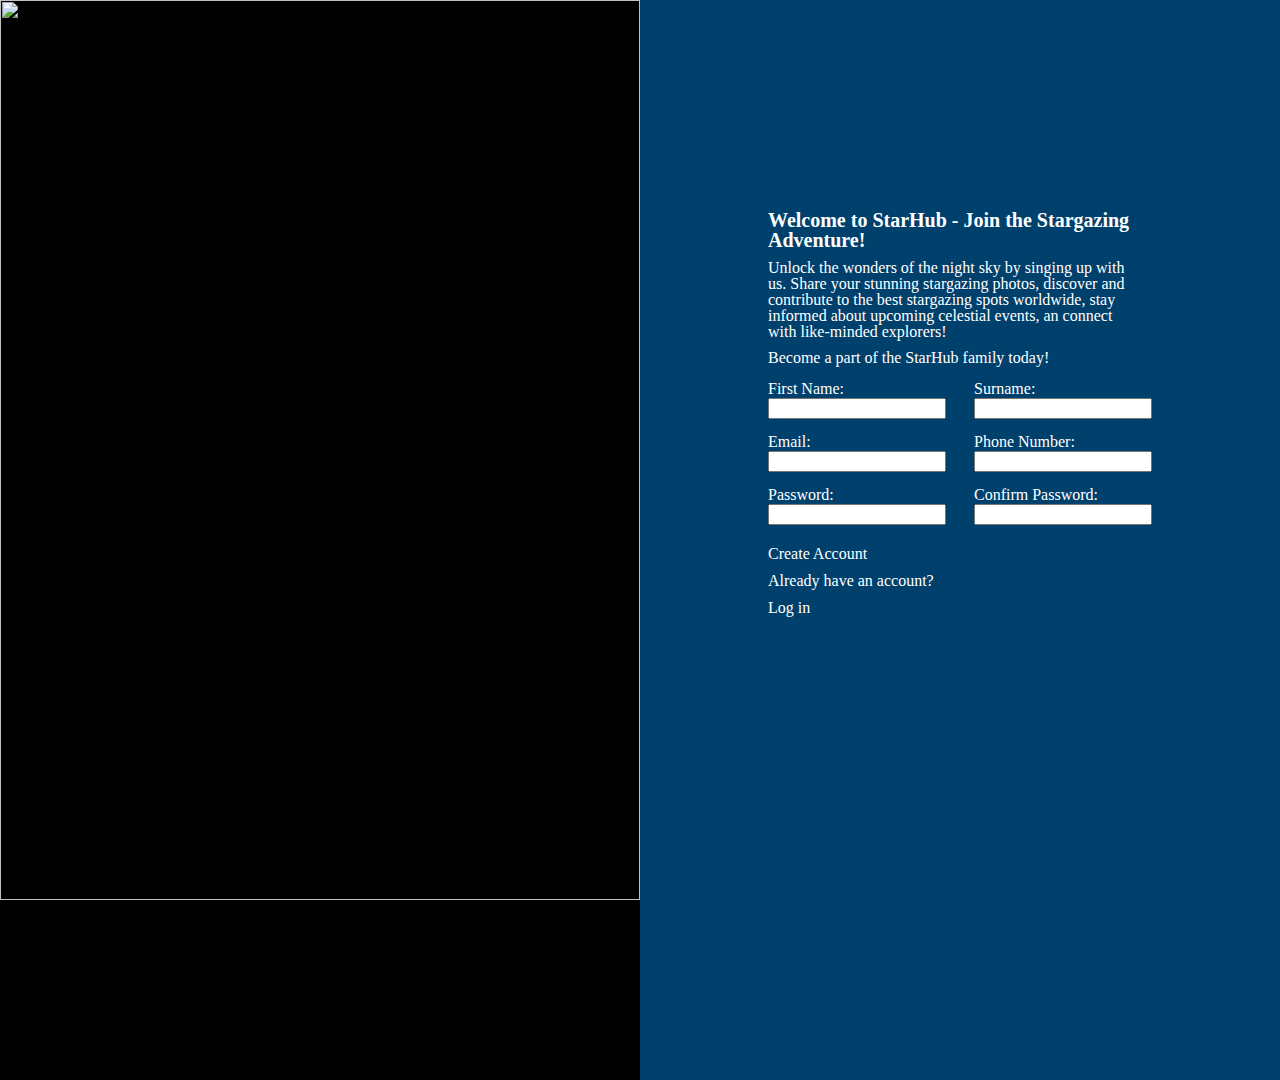
==== index.html @ 360ce5ff "feat: Design responsive layout for site" ====
<!DOCTYPE html>
<html lang="en">
<head>
    <meta charset="UTF-8">
    <meta name="viewport" content="width=device-width, initial-scale=1.0">
    <title>Sign Up Form</title>
    <link rel="stylesheet" href="styles.css">
</head>
<body>
    <div class="imageBanner">
        <img src="images/banner.jpg" id="image"width="850px">
    </div>
    <div class="mainContent">
        <div class="mainHeader">
            <h1>Welcome to StarHub - Join the Stargazing Adventure!</h1>
            <p>Unlock the wonders of the night sky by singing up with us. Share your stunning stargazing photos, discover and contribute to the best stargazing spots worldwide, stay informed about upcoming celestial events, an connect with like-minded explorers!</p>
            <h2>Become a part of the StarHub family today!</h2>
        </div>
        <div class="signUp">
            <form action="#" method="post">
                <div class="form-row">
                    <div class="row">
                        <div class="inputGroup">
                            <label for="firstName">First Name:</label>
                            <input type="text" id="firstName" name="firstName" required>
                            </div>
                        <div class="inputGroup">
                            <label for="surname">Surname:</label>
                            <input type="text" id="surname" name="surname" required>
                        </div>
                    </div>
                </div>
                <div class="form-row">
                    <div class="row">
                        <div class="inputGroup">
                            <label for="email">Email:</label>
                            <input type="email" id="email" name="email" required>
                        </div>
                        <div class="inputGroup">
                            <label for="phoneNumber">Phone Number:</label>
                            <input type="tel" id="phoneNumber" name="phoneNumber" required>
                        </div>
                    </div>
                </div>
                <div class="form-row">
                    <div class="row">
                        <div class="inputGroup">
                            <label for="password">Password:</label>
                            <input type="password" id="password" name="password" required>
                        </div>
                        <div class="inputGroup">
                            <label for="confirmPassword">Confirm Password:</label>
                            <input type="password" id="confirmPassword" name="confirmPassword" required>
                        </div>
                    </div>
                </div>
        
            
            </form>
        </div>

        <div class="mainFooter">
            <button type="submit">Create Account</button>
            <p>Already have an account?</p>
            <button type="button">Log in</button>

        </div>
    </div>
</body>
</html>
---- styles.css ----
/* http://meyerweb.com/eric/tools/css/reset/ 
   v2.0 | 20110126
   License: none (public domain)
*/
/* CSS Reset */
html, body, div, span, applet, object, iframe,
h1, h2, h3, h4, h5, h6, p, blockquote, pre,
a, abbr, acronym, address, big, cite, code,
del, dfn, em, img, ins, kbd, q, s, samp,
small, strike, strong, sub, sup, tt, var,
b, u, i, center,
dl, dt, dd, ol, ul, li,
fieldset, form, label, legend,
table, caption, tbody, tfoot, thead, tr, th, td,
article, aside, canvas, details, embed, 
figure, figcaption, footer, header, hgroup, 
menu, nav, output, ruby, section, summary,
time, mark, audio, video {
	margin: 0;
	padding: 0;
	border: 0;
	font-size: 100%;
	font: inherit;
	vertical-align: baseline;
}
/* HTML5 display-role reset for older browsers */
article, aside, details, figcaption, figure, 
footer, header, hgroup, menu, nav, section {
	display: block;
}
body {
	line-height: 1;
}
ol, ul {
	list-style: none;
}
blockquote, q {
	quotes: none;
}
blockquote:before, blockquote:after,
q:before, q:after {
	content: '';
	content: none;
}
table {
	border-collapse: collapse;
	border-spacing: 0;
}

/* Button Reset for IOS */

button {
    margin: 0;
    padding: 0;
    border: none;
    outline: none;
    font-family: inherit;
    font-size: 100%;
    vertical-align: baseline;
    background: transparent;
    text-decoration: none;
    cursor: pointer;
    box-sizing: border-box;
  }

/* CSS Reset End */

/* Page Styling  */

/* Default Styles for all page sizes */
body {
    font-size: 16px;
    min-height: 100vh;
    height: 100%;
    color: white;
}

html {
    height: 100%;
}

img {
    object-fit: cover;
}

.mainHeader > h1, p, h2 {
    margin: 10px;
    margin-left: 0;
}
.mainHeader > h1 {
    font-weight: bold;
    font-size: 20px;
}

.mainFooter {
    margin: 10px;
}

.mainFooter > p {
    margin-left: 0;
    
}

.signUp {
    flex: 0;
}

button {
    color: white;
}

/* Styling for mobile */

@media only screen and (min-width: 375px) {
    body {
        
        display: flex;
        flex-direction: column;
        background-color: black;
        
        /* height: 100%; */
    }

    #image {
        width: 100%;
        height: auto;
        background-size: cover;
        transform: scale(1);
        transform-origin: 50% 50%;
        
    }

    .imageBanner {
        width: 100%;
        height: 40%;
        max-width: 100%;
        overflow: hidden;
        
        
        
    }

    .mainContent {
        display: flex;
        flex-direction: column;
        justify-content: flex-start;
        align-items: center;
        height: 100%;
        width: 100%;
        background-color: #00406c;
        
    }

    .mainHeader {
        background-color: #00406c;
        width: clamp(375px, 450px, 80%);
        margin-top: 20px;
    }
    .mainFooter {
        background-color: #00406c;
        width: clamp(375px, 450px, 80%);
        height: 13%;
    }

    .signUp {
        background-color: #00406c;
        display: flex;
        flex-direction: column;
        justify-content: center;
        width: clamp(375px, 450px, 80%);
        height: 40%;
    }



    .form-row {
        display: flex;
        flex-direction: column;
        justify-content: space-between;
        box-sizing: border-box;
        flex: 0 0 calc(33.33% - 10px);
        margin-bottom: 10px;
        text-align: center;
        
    }

    .form-row > .row {
        background-color: #00406c;
        display: flex;
        flex-direction: row;
        justify-content: space-between;

        
    }

    .form-row >.row > .inputGroup > label {
        margin-bottom: 1px;
        margin-top: 5px;
        display: flex;
        justify-content: left;
        align-items: center;
    }

    input {
        width: 170px;
    }


  
}

/* Styling for smaller page width */

@media only screen and (min-width: 450px) and (max-width: 850px) {
    body {
        background-color: black;
        display: flex;
        flex-direction: column;
        /* height: 100%; */
    }

    #image {
        width: 100%;
        height: 100%;
        background-size: cover;
        transform: scale(1);
        transform-origin: 50% 50%;
        
    }

    .imageBanner {
        width: 100%;
        height: 75vh;
        max-width: 100%;
        overflow: hidden;
        
        
        
    }

    .mainContent {
        display: flex;
        flex-direction: column;
        justify-content: space-around;
        align-items: center;
        flex: 0;
        width: 100%;
        
    }

    .mainHeader {
        background-color: #00406c;
        width: clamp(375px, 450px, 80%);
        
    }
    .mainFooter {
        background-color: #00406c;
        width: clamp(375px, 450px, 80%);
        padding-bottom: 40px;
  
    }

    .signUp {
        background-color: #00406c;
        display: flex;
        flex-direction: column;
        justify-content: flex-start;
        width: clamp(375px, 450px, 80%);
      
    }



    .form-row {
        display: flex;
        flex-direction: column;
        justify-content: space-evenly;
        box-sizing: border-box;
        flex: 0 0 calc(33.33% - 10px);
        margin-bottom: 10px;
        text-align: center;

    }

    .form-row > .row {
        
        display: flex;
        flex-direction: row;
        justify-content: space-between;

        
    }

    .form-row >.row > .inputGroup > label {
        margin-bottom: 1px;
        margin-top: 5px;
        display: flex;
        justify-content: left;
        align-items: center;
    }


  
}

/* Styling for larger page width */

@media only screen and (min-width: 851px) {
    body {
        background-color: black;
        display: flex;
        flex-direction: row;
        height: 100%;
        align-items: center;
        
    }

    #image {
        width: 100%;
        height: 100%;
       
    }

    .imageBanner {
        width: clamp(850px, 100%, 1400px);
        height: 100%;
    }

    .mainContent {
        display: flex;
        flex-direction: column;
        justify-content: flex-start;
        align-items: center;
        padding-top: 40vh;
    

        
    }





    .mainHeader, .mainFooter, .signUp {
        background-color: #00406c;
        width: clamp(375px, 60%, 475px);
    }
    

    .signUp {
        background-color: #00406c;
        display: flex;
        flex-direction: column;
        justify-content: flex-start;
    
    
        
    }

    .form-row {
        display: flex;
        flex-direction: column;
        justify-content: space-between;
        box-sizing: border-box;
        flex: 0 0 calc(33.33% - 10px);
        margin-bottom: 10px;
        text-align: center;
        
    
    }

    .form-row > .row {
   
        display: flex;
        flex-direction: row;
        justify-content: space-between;

        
    }

    .form-row >.row > .inputGroup > label {
        margin-bottom: 1px;
        margin-top: 5px;
        display: flex;
        justify-content: left;
        align-items: center;
    }
}
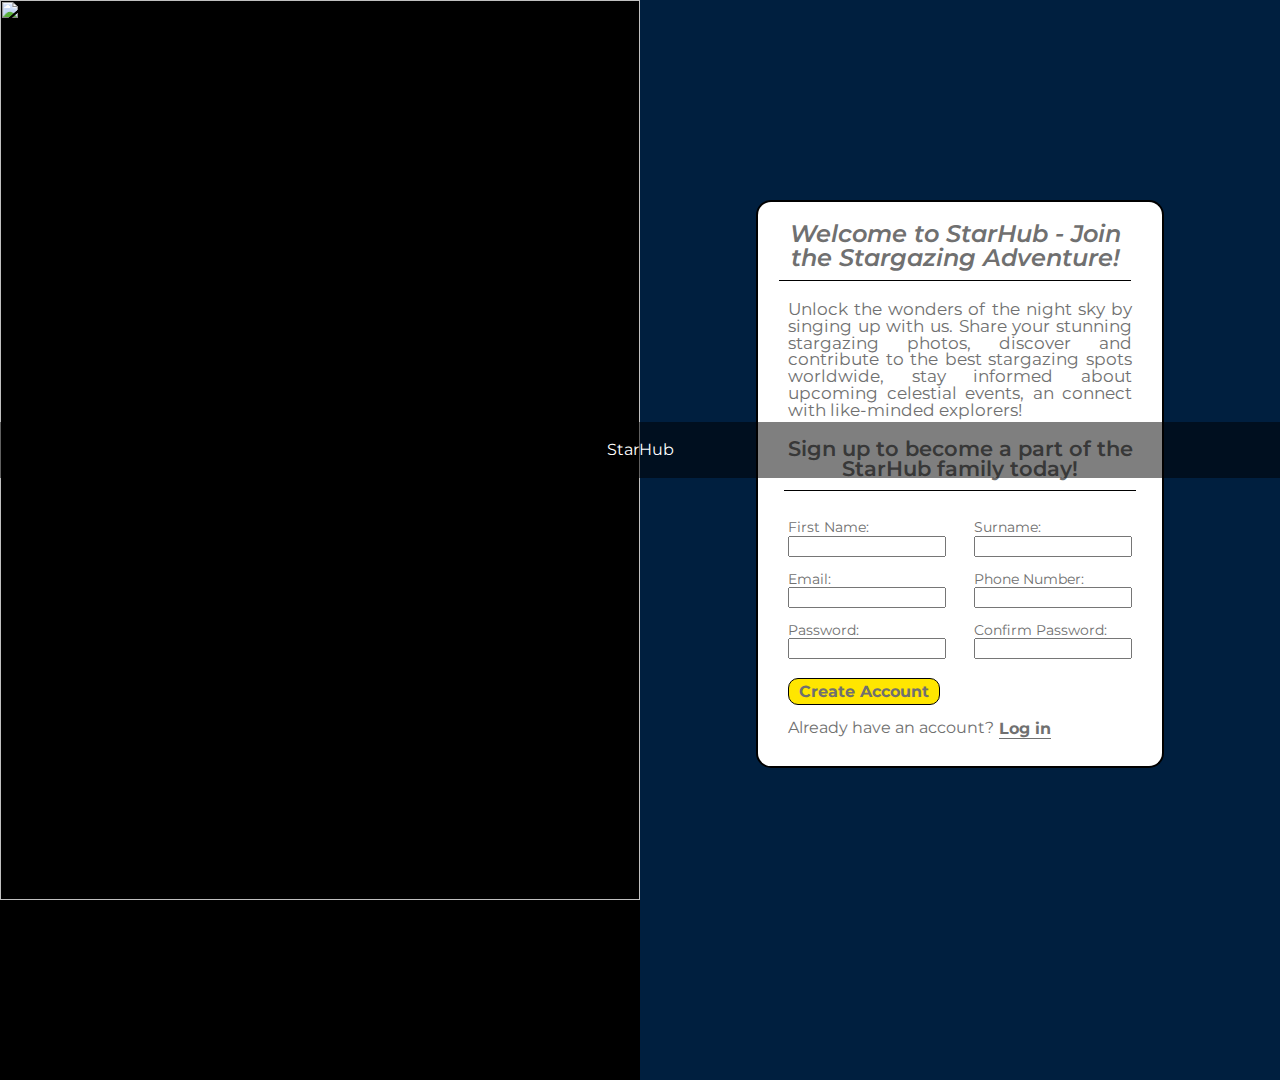
==== commit 577340b9: "style: Style page" ====
--- a/index.html
+++ b/index.html
@@ -5,16 +5,22 @@
     <meta name="viewport" content="width=device-width, initial-scale=1.0">
     <title>Sign Up Form</title>
     <link rel="stylesheet" href="styles.css">
+    <link rel="stylesheet" href="https://fonts.googleapis.com/css2?family=Montserrat:wght@400;700&display=swap">
 </head>
 <body>
-    <div class="imageBanner">
-        <img src="images/banner.jpg" id="image"width="850px">
-    </div>
+    
+        <div class="imageBanner">
+            <img src="images/banner.jpg" id="image"width="850px">
+        </div>
+        <div class="textBanner">
+            <h1>StarHub</h1>
+        </div>
+  
     <div class="mainContent">
         <div class="mainHeader">
-            <h1>Welcome to StarHub - Join the Stargazing Adventure!</h1>
+            <h1>Welcome to StarHub - Join the Stargazing Adventure!<span class="underlineTop"></span></h1>
             <p>Unlock the wonders of the night sky by singing up with us. Share your stunning stargazing photos, discover and contribute to the best stargazing spots worldwide, stay informed about upcoming celestial events, an connect with like-minded explorers!</p>
-            <h2>Become a part of the StarHub family today!</h2>
+            <h2>Sign up to become a part of the StarHub family today!<span class="underlineBottom"></span></h2>
         </div>
         <div class="signUp">
             <form action="#" method="post">
@@ -60,9 +66,11 @@
         </div>
 
         <div class="mainFooter">
-            <button type="submit">Create Account</button>
-            <p>Already have an account?</p>
-            <button type="button">Log in</button>
+            <button type="submit" class="createAccount">Create Account</button>
+            <div class="secondRow">
+                <p>Already have an account?</p>
+                <button type="button" class="logIn">Log in</button>
+            </div>
 
         </div>
     </div>
--- a/styles.css
+++ b/styles.css
@@ -67,12 +67,21 @@
 
 /* Page Styling  */
 
+
+:root {
+    --content-background-color: #FFFFFF;
+    --content-border-color: #001f3f;
+    --font-color: #707070
+}
 /* Default Styles for all page sizes */
 body {
     font-size: 16px;
     min-height: 100vh;
     height: 100%;
-    color: white;
+    color: var(--font-color);
+    font-family: 'Montserrat', sans-serif;
+
+    
 }
 
 html {
@@ -83,7 +92,11 @@
     object-fit: cover;
 }
 
-.mainHeader > h1, p, h2 {
+.mainContent {
+    background-color: slategrey;
+}
+
+.mainHeader > h1, .mainHeader > p, .mainHeader > h2 {
     margin: 10px;
     margin-left: 0;
 }
@@ -94,24 +107,173 @@
 
 .mainFooter {
     margin: 10px;
+    margin-top: 0;
 }
 
 .mainFooter > p {
+    margin: 10px;
     margin-left: 0;
     
+}
+
+.mainFooter > button.logIn {
+    margin: 10px;
 }
 
 .signUp {
     flex: 0;
+    margin-bottom: 0;
 }
 
 button {
     color: white;
 }
 
+:root {
+    --border-size: 2px;
+    --border-color: black;
+    --border-style: solid;
+    --border-radius: 15px;
+    --astronomical-gold: #FFD700;
+    --celestial-yellow: #FFE600;
+}
+/* border styling */
+.mainHeader {
+    border-top: var(--border-size) var(--border-color) var(--border-style);
+    border-left: var(--border-size) var(--border-color) var(--border-style);
+    border-right: var(--border-size) var(--border-color) var(--border-style);
+    border-top-left-radius: var(--border-radius);
+    border-top-right-radius: var(--border-radius);
+   
+
+}
+.signUp {
+    border-left: var(--border-size) var(--border-color) var(--border-style);
+    border-right: var(--border-size) var(--border-color) var(--border-style);
+}
+.mainFooter {
+    border-left: var(--border-size) var(--border-color) var(--border-style);
+    border-right: var(--border-size) var(--border-color) var(--border-style);
+    border-bottom: var(--border-size) var(--border-color) var(--border-style);
+    border-bottom-left-radius: var(--border-radius);
+    border-bottom-right-radius: var(--border-radius);
+}
+
+.mainHeader, .mainFooter, .signUp {
+    padding: 10px;
+    /* Margin Bottom solves the grey line between div issue! Overlaps
+    the divs by 1 pixel to eliminate this */
+    margin-bottom: -1px;
+}
+.mainFooter {
+    padding-top: 0;
+}
+
+.mainHeader {
+    padding-bottom: 0;
+}
+.signUp {
+    margin-top: 0;
+}
+
+.mainHeader > p { 
+    font-size: 1.05rem;
+    text-align: justify;
+    margin: 20px;
+    
+}
+
+
+.underlineTop, .underlineBottom {
+    border-bottom: 1px black solid;
+    display: flex;
+    margin-top: 5px;
+    margin: 0 auto;
+    margin-top: 10px;
+    margin-bottom: 0;
+    width: 22rem;
+}
+
+.mainHeader > h1 {
+    font-size: 1.5rem;
+    text-align: center;
+    color: var(--font-color);
+    font-style: italic;
+    font-weight: 600;
+    
+}
+
+.mainHeader > h2 {
+    font-size: 1.3rem;
+    text-align: center;
+    color: var(--font-color);
+    font-weight: 600;
+    margin: 15px;
+   
+}
+
+label {
+    font-size: 0.9rem;
+}
+
+
+
+.mainFooter {
+    display: flex;
+    flex-direction: column;
+    align-items: flex-start;
+
+    
+}
+.mainFooter > .secondRow {
+    display: flex;
+    justify-content: center;
+}
+.mainFooter > .secondRow > p {
+    margin: 10px;
+    margin-right: 5px;
+    margin-left: 20px;
+
+}
+button.logIn {
+    font-weight: bold;
+    color: var(--font-color);
+    text-decoration: underline;
+    text-underline-offset: 4px;
+}
+button.createAccount {
+    color: var(--font-color);
+    font-weight: bold;
+    margin-left: 20px;
+    margin-bottom: 5px;
+    border: 1px black solid;
+    border-radius: 10px;
+    padding: 3px 10px;
+    background-color: var(--celestial-yellow);
+}
+
+
+.imageContainer {
+    position: relative;
+
+}
+
+.textBanner {
+    position: absolute;
+    top: 50%;
+    left: 50%;
+    transform: translate(-50%, -50%);
+    background-color: rgba(0, 0, 0, 0.5);
+    color: #fff;
+    padding: 20px;
+    text-align: center;
+    width: 99%;
+}
+
+
 /* Styling for mobile */
 
-@media only screen and (min-width: 375px) {
+@media only screen and (min-width: 200px) {
     body {
         
         display: flex;
@@ -140,6 +302,7 @@
         
     }
 
+
     .mainContent {
         display: flex;
         flex-direction: column;
@@ -147,23 +310,25 @@
         align-items: center;
         height: 100%;
         width: 100%;
-        background-color: #00406c;
+        background-color: var(--content-border-color);
+        /* padding: 100px; */
         
     }
 
     .mainHeader {
-        background-color: #00406c;
+        background-color: var(--content-background-color);
         width: clamp(375px, 450px, 80%);
         margin-top: 20px;
     }
     .mainFooter {
-        background-color: #00406c;
+        background-color: var(--content-background-color);
         width: clamp(375px, 450px, 80%);
-        height: 13%;
+        /* height: 5rem; */
+        padding-bottom: 20px
     }
 
     .signUp {
-        background-color: #00406c;
+        background-color: var(--content-background-color);
         display: flex;
         flex-direction: column;
         justify-content: center;
@@ -185,10 +350,13 @@
     }
 
     .form-row > .row {
-        background-color: #00406c;
+        background-color: var(--content-background-color);
         display: flex;
         flex-direction: row;
         justify-content: space-between;
+        margin-left: 20px;
+        margin-right: 20px;
+        
 
         
     }
@@ -202,7 +370,7 @@
     }
 
     input {
-        width: 170px;
+        width: 150px;
     }
 
 
@@ -211,7 +379,7 @@
 
 /* Styling for smaller page width */
 
-@media only screen and (min-width: 450px) and (max-width: 850px) {
+@media only screen and (min-width: 500px) and (max-width: 850px) {
     body {
         background-color: black;
         display: flex;
@@ -230,7 +398,7 @@
 
     .imageBanner {
         width: 100%;
-        height: 75vh;
+        height: 75%;
         max-width: 100%;
         overflow: hidden;
         
@@ -241,7 +409,7 @@
     .mainContent {
         display: flex;
         flex-direction: column;
-        justify-content: space-around;
+        justify-content: center;
         align-items: center;
         flex: 0;
         width: 100%;
@@ -249,19 +417,20 @@
     }
 
     .mainHeader {
-        background-color: #00406c;
+        background-color: var(--content-background-color);
         width: clamp(375px, 450px, 80%);
         
     }
     .mainFooter {
-        background-color: #00406c;
+        background-color: var(--content-background-color);
         width: clamp(375px, 450px, 80%);
-        padding-bottom: 40px;
+        padding-bottom: 10px;
+        height: 
   
     }
 
     .signUp {
-        background-color: #00406c;
+        background-color: var(--content-background-color);
         display: flex;
         flex-direction: column;
         justify-content: flex-start;
@@ -286,7 +455,7 @@
         
         display: flex;
         flex-direction: row;
-        justify-content: space-between;
+        justify-content: space-evenly;
 
         
     }
@@ -342,13 +511,13 @@
 
 
     .mainHeader, .mainFooter, .signUp {
-        background-color: #00406c;
+        background-color: var(--content-background-color);
         width: clamp(375px, 60%, 475px);
     }
     
 
     .signUp {
-        background-color: #00406c;
+        background-color: var(--content-background-color);
         display: flex;
         flex-direction: column;
         justify-content: flex-start;
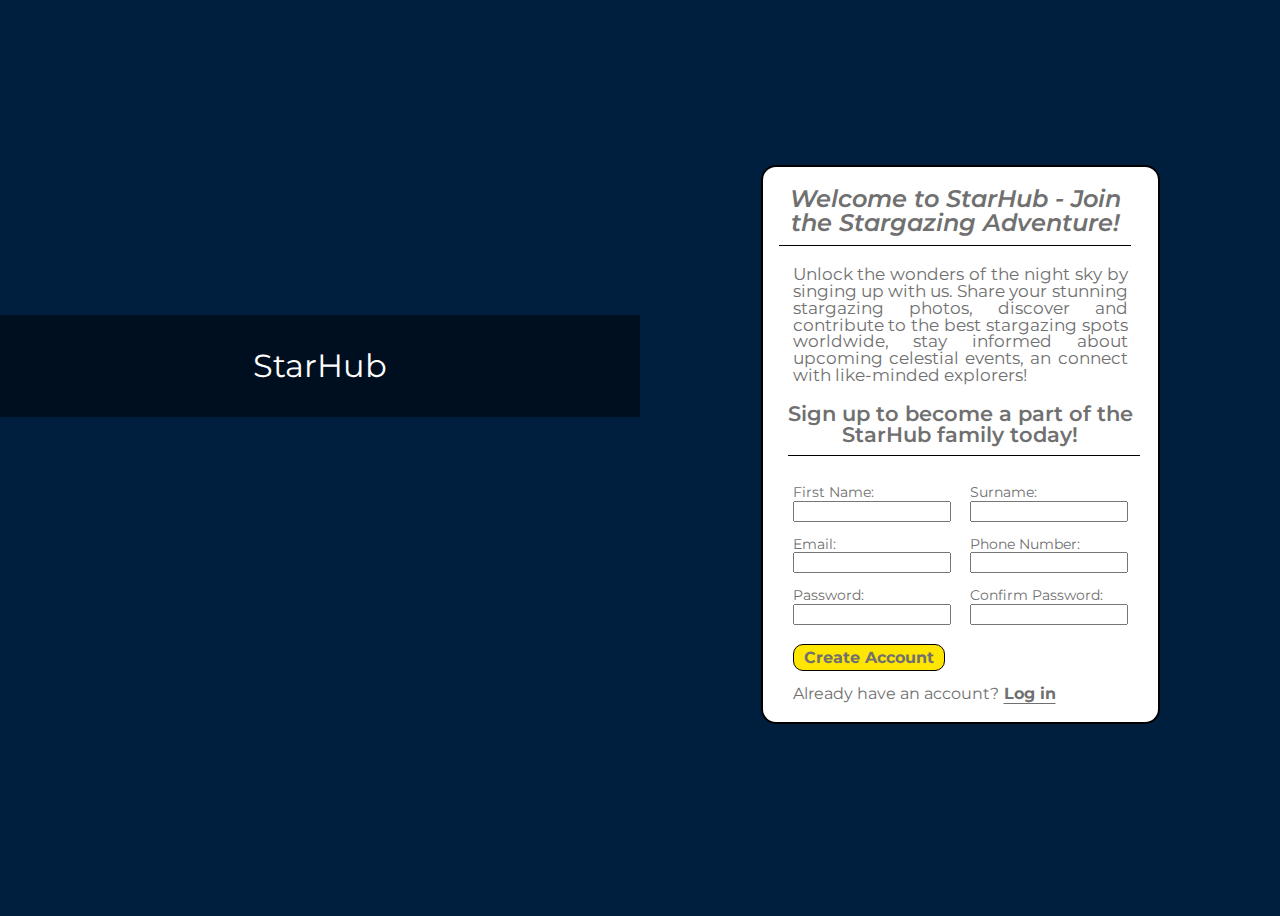
==== commit a3fa2728: "style: Add banner logo to image" ====
--- a/index.html
+++ b/index.html
@@ -10,11 +10,9 @@
 <body>
     
         <div class="imageBanner">
-            <img src="images/banner.jpg" id="image"width="850px">
+            <h3>StarHub</h3>
         </div>
-        <div class="textBanner">
-            <h1>StarHub</h1>
-        </div>
+   
   
     <div class="mainContent">
         <div class="mainHeader">
--- a/styles.css
+++ b/styles.css
@@ -80,7 +80,6 @@
     height: 100%;
     color: var(--font-color);
     font-family: 'Montserrat', sans-serif;
-
     
 }
 
@@ -252,35 +251,45 @@
     background-color: var(--celestial-yellow);
 }
 
-
-.imageContainer {
+.imageBanner > h3 {
+    color: white;
+    text-align: center;
     position: relative;
-
-}
-
-.textBanner {
-    position: absolute;
-    top: 50%;
-    left: 50%;
-    transform: translate(-50%, -50%);
+    padding-top: 35px;
+    padding-bottom: 35px;
+    top: 35%;
+    font-size: 2rem;
     background-color: rgba(0, 0, 0, 0.5);
-    color: #fff;
-    padding: 20px;
-    text-align: center;
-    width: 99%;
-}
-
-
-/* Styling for mobile */
-
-@media only screen and (min-width: 200px) {
+}
+
+.imageBanner {
+    background-image: url(images/banner.jpg);
+    width: 100%;
+    background-size: cover;
+    min-height: 250px;
+    position: relative;
+    background-position: center;
+  
+   
+}
+
+.mainContent {
+    height: auto;
+}
+
+@media only screen and (min-width: 0px) {
     body {
         
         display: flex;
         flex-direction: column;
-        background-color: black;
-        
-        /* height: 100%; */
+        background-color: var(--content-border-color);
+        
+        min-width: 200px;
+        overflow-x: scroll;
+    }
+
+    .imageBanner > h3 {
+        
     }
 
     #image {
@@ -289,6 +298,7 @@
         background-size: cover;
         transform: scale(1);
         transform-origin: 50% 50%;
+    
         
     }
 
@@ -306,7 +316,7 @@
     .mainContent {
         display: flex;
         flex-direction: column;
-        justify-content: flex-start;
+        justify-content: center;
         align-items: center;
         height: 100%;
         width: 100%;
@@ -379,32 +389,32 @@
 
 /* Styling for smaller page width */
 
-@media only screen and (min-width: 500px) and (max-width: 850px) {
+@media only screen and (min-width: 401px) {
     body {
-        background-color: black;
+        background-color: var(--content-border-color);
         display: flex;
         flex-direction: column;
         /* height: 100%; */
     }
 
-    #image {
+    /* #image {
         width: 100%;
         height: 100%;
         background-size: cover;
         transform: scale(1);
         transform-origin: 50% 50%;
         
-    }
-
-    .imageBanner {
+    } */
+
+    /* .imageBanner {
         width: 100%;
-        height: 75%;
+        height: 100%;
         max-width: 100%;
-        overflow: hidden;
-        
-        
-        
-    }
+       
+        
+        
+        
+    } */
 
     .mainContent {
         display: flex;
@@ -413,6 +423,7 @@
         align-items: center;
         flex: 0;
         width: 100%;
+        padding-bottom: 2rem;
         
     }
 
@@ -425,7 +436,7 @@
         background-color: var(--content-background-color);
         width: clamp(375px, 450px, 80%);
         padding-bottom: 10px;
-        height: 
+        /* height:  */
   
     }
 
@@ -476,32 +487,44 @@
 
 @media only screen and (min-width: 851px) {
     body {
-        background-color: black;
+        background-color: var(--content-border-color);
         display: flex;
         flex-direction: row;
         height: 100%;
         align-items: center;
         
-    }
-
-    #image {
-        width: 100%;
+        max-height: 850px;
+        width: ;
+    }
+
+    .imageBanner > h3 {
+       top: 35%;
+    }
+
+
+
+    /* #image {
+       
         height: 100%;
        
-    }
+    } */
 
     .imageBanner {
-        width: clamp(850px, 100%, 1400px);
+ 
         height: 100%;
+        background-size: cover;
+        width: 50%;
     }
 
     .mainContent {
         display: flex;
         flex-direction: column;
-        justify-content: flex-start;
-        align-items: center;
-        padding-top: 40vh;
-    
+        justify-content: center;
+        align-items: center;
+        padding-left: 3rem;;
+        padding-right: 3rem;
+        
+       flex: 1;
 
         
     }
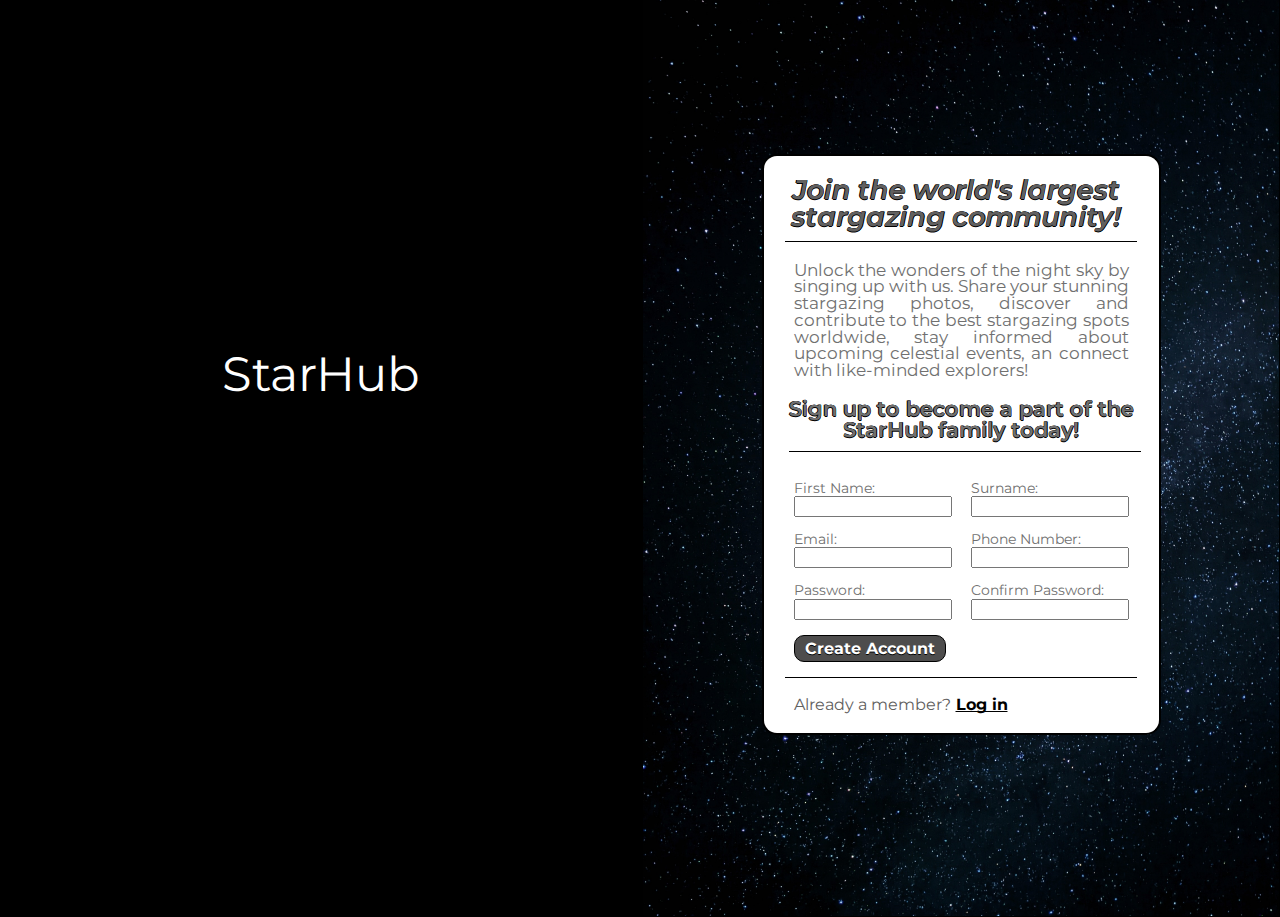
==== commit 8dfa05a8: "style: Design page layout" ====
--- a/index.html
+++ b/index.html
@@ -10,13 +10,17 @@
 <body>
     
         <div class="imageBanner">
+            
             <h3>StarHub</h3>
+            
         </div>
    
   
     <div class="mainContent">
         <div class="mainHeader">
-            <h1>Welcome to StarHub - Join the Stargazing Adventure!<span class="underlineTop"></span></h1>
+            <!-- <h1>StarHub</h1> -->
+            <h1>Join the world's largest stargazing community!</h1>
+            <span class="underlineTop"></span>
             <p>Unlock the wonders of the night sky by singing up with us. Share your stunning stargazing photos, discover and contribute to the best stargazing spots worldwide, stay informed about upcoming celestial events, an connect with like-minded explorers!</p>
             <h2>Sign up to become a part of the StarHub family today!<span class="underlineBottom"></span></h2>
         </div>
@@ -58,15 +62,21 @@
                         </div>
                     </div>
                 </div>
-        
+                <div class="form-row">
+                    <div class="row createAccountRow">
+                        <button type="submit" class="createAccount">Create Account</button>
+                        
+                    </div>
+                </div>
+                <span class="underlineTop"></span>
             
             </form>
         </div>
 
         <div class="mainFooter">
-            <button type="submit" class="createAccount">Create Account</button>
+            
             <div class="secondRow">
-                <p>Already have an account?</p>
+                <p>Already a member?</p>
                 <button type="button" class="logIn">Log in</button>
             </div>
 
--- a/styles.css
+++ b/styles.css
@@ -70,7 +70,7 @@
 
 :root {
     --content-background-color: #FFFFFF;
-    --content-border-color: #001f3f;
+    --content-border-color: #3e5b76;
     --font-color: #707070
 }
 /* Default Styles for all page sizes */
@@ -80,7 +80,17 @@
     height: 100%;
     color: var(--font-color);
     font-family: 'Montserrat', sans-serif;
-    
+    background-color: black;
+    
+}
+
+
+  
+
+.mainContent {
+    background-image: url(images/background.jpg);
+    background-size: cover;
+    flex: 1 1 0px;
 }
 
 html {
@@ -92,7 +102,7 @@
 }
 
 .mainContent {
-    background-color: slategrey;
+    background-color: black;
 }
 
 .mainHeader > h1, .mainHeader > p, .mainHeader > h2 {
@@ -173,6 +183,7 @@
 }
 .signUp {
     margin-top: 0;
+
 }
 
 .mainHeader > p { 
@@ -194,9 +205,17 @@
 }
 
 .mainHeader > h1 {
-    font-size: 1.5rem;
-    text-align: center;
-    color: var(--font-color);
+    text-shadow: -0.5px 0 black, 0 0.5px black, 0.5px 0 black, 0 -0.5px black;
+}
+
+.mainHeader > h2, .mainHeader > h3 {
+    text-shadow: -0.5px 0 black, 0 0.5px black, 0.5px 0 black, 0 -0.5px black;
+}
+
+.mainHeader > h1 {
+    font-size: 1.7rem;
+    text-align: center; 
+    color: rgb(97, 96, 96);
     font-style: italic;
     font-weight: 600;
     
@@ -209,7 +228,9 @@
     font-weight: 600;
     margin: 15px;
    
-}
+   
+}
+
 
 label {
     font-size: 0.9rem;
@@ -236,20 +257,33 @@
 }
 button.logIn {
     font-weight: bold;
-    color: var(--font-color);
+    color: black;
     text-decoration: underline;
-    text-underline-offset: 4px;
+    text-decoration-skip-ink: none;
+    /* text-underline-offset: 4px; */
 }
 button.createAccount {
-    color: var(--font-color);
+    color: white;
+    text-shadow: black 0.5px 0.5px;
     font-weight: bold;
-    margin-left: 20px;
+  
     margin-bottom: 5px;
     border: 1px black solid;
     border-radius: 10px;
     padding: 3px 10px;
-    background-color: var(--celestial-yellow);
-}
+    /* background-color: var(--celestial-yellow); */
+    /* background-image: url(images/background.jpg); */
+    background-size: contain;
+    background-color: rgb(78, 77, 77);
+    margin-top: 5px;
+    margin-bottom: 5px;
+    
+}
+
+.secondRow > p {
+    color:rgb(97, 96, 96);
+}
+
 
 .imageBanner > h3 {
     color: white;
@@ -260,6 +294,7 @@
     top: 35%;
     font-size: 2rem;
     background-color: rgba(0, 0, 0, 0.5);
+    text-shadow: -0.5px 0 black, 0 0.5px black, 0.5px 0 black, 0 -0.5px black;
 }
 
 .imageBanner {
@@ -269,12 +304,18 @@
     min-height: 250px;
     position: relative;
     background-position: center;
-  
+    border: 1px solid black;
+    border-right-width: 1px;
+    
    
 }
 
 .mainContent {
-    height: auto;
+    height: 100vh;
+    position: relative;
+    border: 1px black solid;
+    background-position: center;
+    
 }
 
 @media only screen and (min-width: 0px) {
@@ -282,14 +323,10 @@
         
         display: flex;
         flex-direction: column;
-        background-color: var(--content-border-color);
+        background-color: black;
         
         min-width: 200px;
         overflow-x: scroll;
-    }
-
-    .imageBanner > h3 {
-        
     }
 
     #image {
@@ -391,7 +428,7 @@
 
 @media only screen and (min-width: 401px) {
     body {
-        background-color: var(--content-border-color);
+        background-color: black;
         display: flex;
         flex-direction: column;
         /* height: 100%; */
@@ -445,8 +482,8 @@
         display: flex;
         flex-direction: column;
         justify-content: flex-start;
-        width: clamp(375px, 450px, 80%);
-      
+        /* width: clamp(375px, 450px, 80%);
+       */
     }
 
 
@@ -454,7 +491,7 @@
     .form-row {
         display: flex;
         flex-direction: column;
-        justify-content: space-evenly;
+        justify-content: space-between;
         box-sizing: border-box;
         flex: 0 0 calc(33.33% - 10px);
         margin-bottom: 10px;
@@ -462,13 +499,20 @@
 
     }
 
+
+
     .form-row > .row {
         
         display: flex;
         flex-direction: row;
-        justify-content: space-evenly;
-
-        
+        justify-content: space-between;
+
+        
+    }
+
+    .createAccountRow {
+        display: flex;
+        justify-content: center;
     }
 
     .form-row >.row > .inputGroup > label {
@@ -480,6 +524,12 @@
     }
 
 
+    .mainHeader, .mainFooter, .signUp {
+        background-color: var(--content-background-color);
+        width: 375px;
+    }
+
+
   
 }
 
@@ -487,14 +537,14 @@
 
 @media only screen and (min-width: 851px) {
     body {
-        background-color: var(--content-border-color);
+        background-color: black;
         display: flex;
         flex-direction: row;
         height: 100%;
         align-items: center;
         
         max-height: 850px;
-        width: ;
+        
     }
 
     .imageBanner > h3 {
@@ -516,6 +566,12 @@
         width: 50%;
     }
 
+    .imageBanner > h3 {
+        font-size: 3rem;
+       
+        text-wrap: balance;
+    }
+
     .mainContent {
         display: flex;
         flex-direction: column;
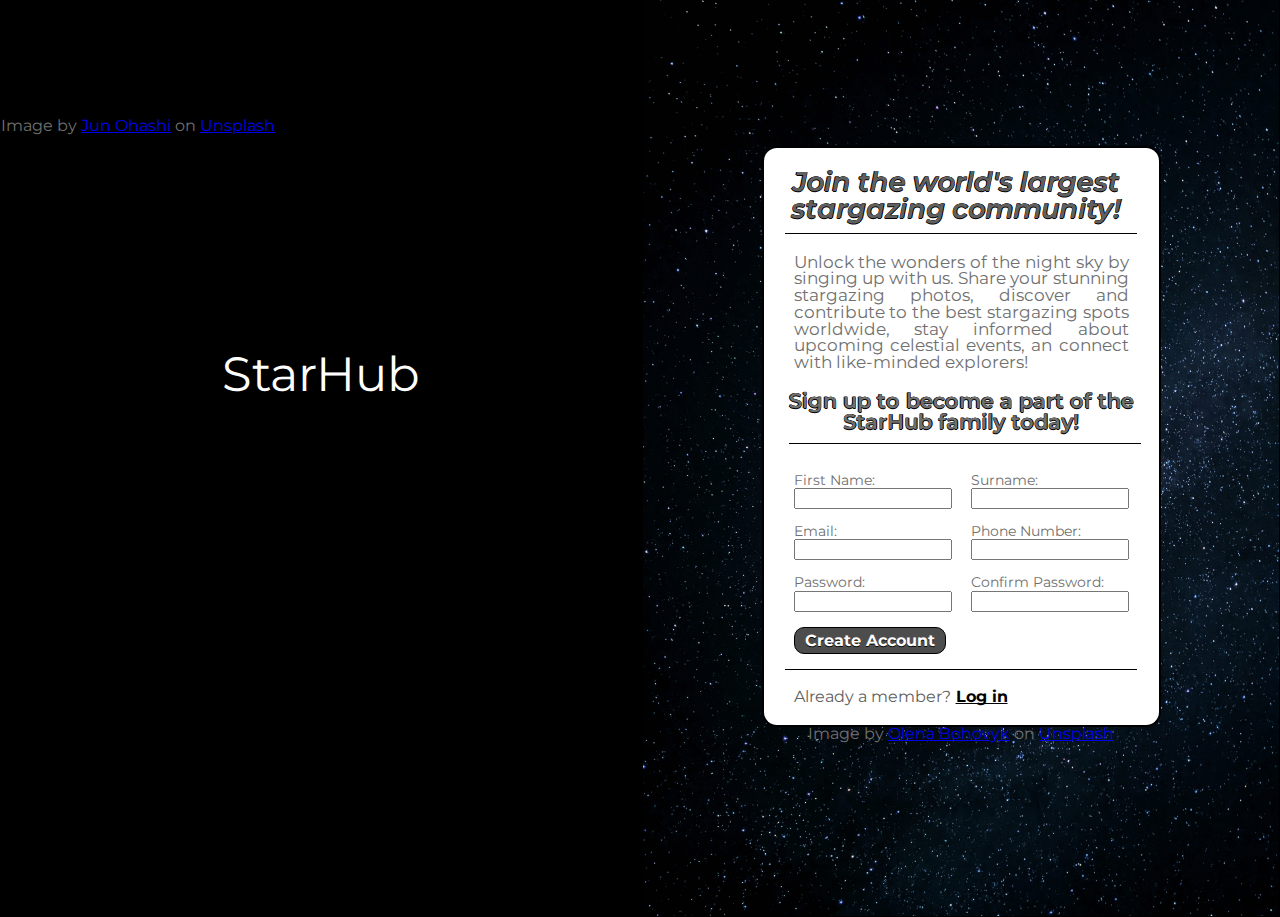
==== commit 4e3cc2c8: "feat: Add image attribution links in HTML" ====
--- a/index.html
+++ b/index.html
@@ -12,6 +12,9 @@
         <div class="imageBanner">
             
             <h3>StarHub</h3>
+
+            <p class="imageLink">Image by <a class="imageLink" href="https://unsplash.com/photos/the-night-sky-with-stars-above-a-mountain-O71npBgVnsI" target="_blank" rel="noopener noreferrer">Jun Ohashi</a> on <a class="imageLink" href="https://unsplash.com/" target="_blank" rel="noopener noreferrer">Unsplash</a></p>
+            
             
         </div>
    
@@ -81,6 +84,8 @@
             </div>
 
         </div>
+        <p class="imageLink">Image by <a class="imageLink" href="https://unsplash.com/photos/stars-in-the-sky-during-night-time-Cq5NaI0yKBE" target="_blank" rel="noopener noreferrer">Olena Bohovyk</a> on <a class="imageLink" href="https://unsplash.com/" target="_blank" rel="noopener noreferrer">Unsplash</a></p>
     </div>
 </body>
+<script src="app.js"></script>
 </html>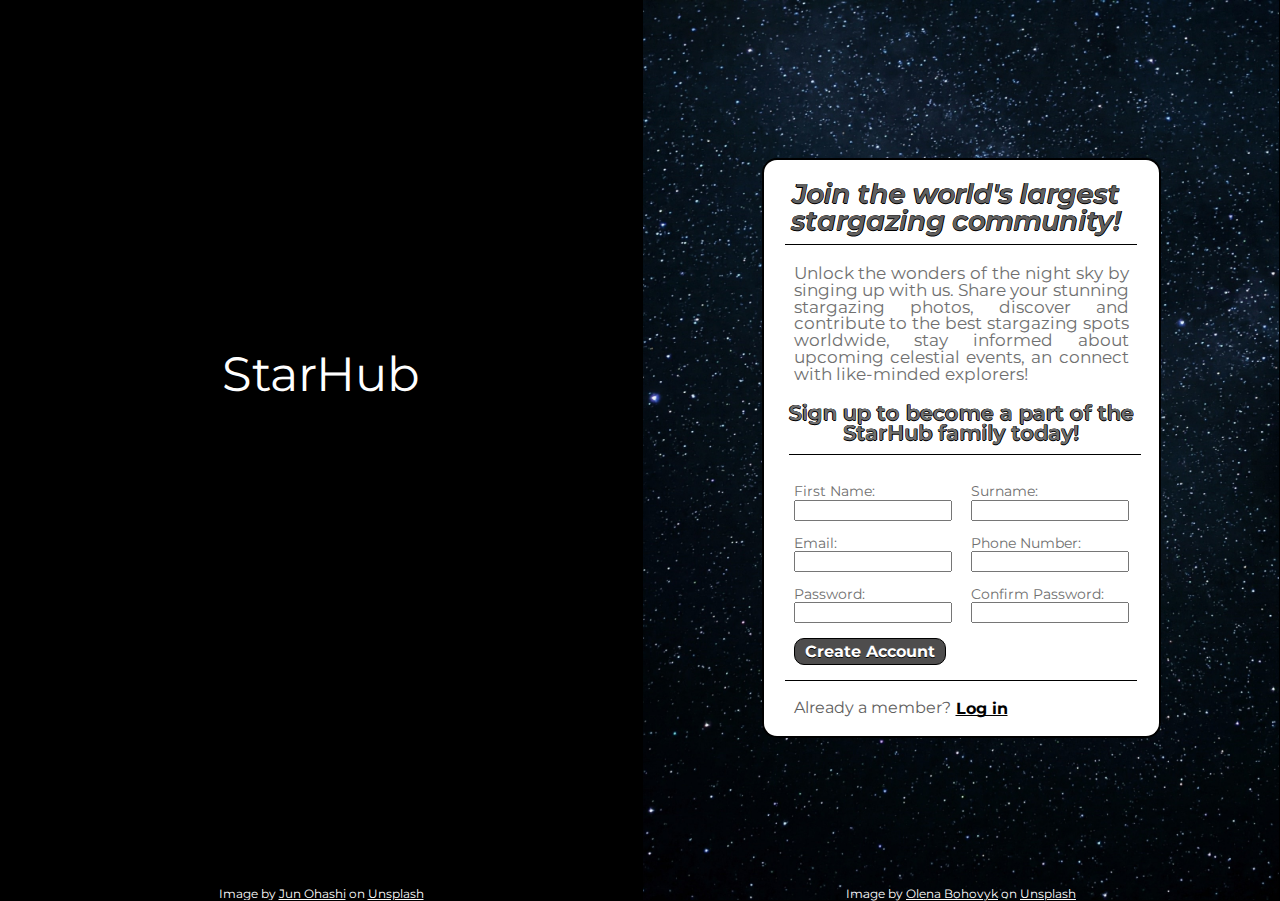
==== commit 68f12773: "feat: Set form validation requirements" ====
--- a/index.html
+++ b/index.html
@@ -28,28 +28,29 @@
             <h2>Sign up to become a part of the StarHub family today!<span class="underlineBottom"></span></h2>
         </div>
         <div class="signUp">
-            <form action="#" method="post">
+            <form action="welcome.html" method="">
                 <div class="form-row">
                     <div class="row">
                         <div class="inputGroup">
                             <label for="firstName">First Name:</label>
-                            <input type="text" id="firstName" name="firstName" required>
-                            </div>
+                            <input type="text" id="firstName" name="firstName" required pattern="^[A-Za-z\-]+$" autocomplete="off">
+                        </div>
                         <div class="inputGroup">
                             <label for="surname">Surname:</label>
-                            <input type="text" id="surname" name="surname" required>
+                            <input type="text" id="surname" name="surname" required pattern="^[A-Za-z\-]+$" autocomplete="off">
                         </div>
                     </div>
                 </div>
                 <div class="form-row">
                     <div class="row">
-                        <div class="inputGroup">
+                        <div class="inputGroup" data-error="A user with this email already exists.">
                             <label for="email">Email:</label>
-                            <input type="email" id="email" name="email" required>
+                            <input type="text" id="email" name="email" required   pattern="[a-z0-9._%+\-]+@[a-z0-9.\-]+\.[a-z]{2,}$" autocomplete="off">
                         </div>
                         <div class="inputGroup">
                             <label for="phoneNumber">Phone Number:</label>
-                            <input type="tel" id="phoneNumber" name="phoneNumber" required>
+                            <input type="text" id="phoneNumber" name="phoneNumber" required 
+                            pattern="^\d{10}$" autocomplete="off">
                         </div>
                     </div>
                 </div>
@@ -57,17 +58,17 @@
                     <div class="row">
                         <div class="inputGroup">
                             <label for="password">Password:</label>
-                            <input type="password" id="password" name="password" required>
+                            <input type="password" id="password" name="password" required autocomplete="off" minlength="10">
                         </div>
                         <div class="inputGroup">
                             <label for="confirmPassword">Confirm Password:</label>
-                            <input type="password" id="confirmPassword" name="confirmPassword" required>
+                            <input type="password" id="confirmPassword" name="confirmPassword" required autocomplete="off">
                         </div>
                     </div>
                 </div>
                 <div class="form-row">
                     <div class="row createAccountRow">
-                        <button type="submit" class="createAccount">Create Account</button>
+                        <button type="submit" name="createAccount" id="createAccount" class="createAccount">Create Account</button>
                         
                     </div>
                 </div>
@@ -86,6 +87,7 @@
         </div>
         <p class="imageLink">Image by <a class="imageLink" href="https://unsplash.com/photos/stars-in-the-sky-during-night-time-Cq5NaI0yKBE" target="_blank" rel="noopener noreferrer">Olena Bohovyk</a> on <a class="imageLink" href="https://unsplash.com/" target="_blank" rel="noopener noreferrer">Unsplash</a></p>
     </div>
+    
 </body>
 <script src="app.js"></script>
 </html>--- a/styles.css
+++ b/styles.css
@@ -297,9 +297,41 @@
     text-shadow: -0.5px 0 black, 0 0.5px black, 0.5px 0 black, 0 -0.5px black;
 }
 
+.imageBanner > p {
+    position: absolute;
+    bottom: 0;
+    left: 50%;
+    transform: translateX(-50%);
+    text-align: center;
+    width: 300px;
+ 
+}
+
+.mainContent > p {
+    position: absolute;
+    bottom: 0;
+    left: 50%;
+    transform: translateX(-50%);
+    text-align: center;
+    width: 400px;
+ 
+}
+
+.imageLink {
+    color: white;
+    font-size: .75rem;
+}
+
+.imageLink > a {
+    color: white;
+}
+
 .imageBanner {
+
+
     background-image: url(images/banner.jpg);
     width: 100%;
+    
     background-size: cover;
     min-height: 250px;
     position: relative;
@@ -371,7 +403,8 @@
         background-color: var(--content-background-color);
         width: clamp(375px, 450px, 80%);
         /* height: 5rem; */
-        padding-bottom: 20px
+        padding-bottom: 20px;
+        margin-bottom: 1.5rem;
     }
 
     .signUp {
@@ -460,7 +493,8 @@
         align-items: center;
         flex: 0;
         width: 100%;
-        padding-bottom: 2rem;
+        
+        /* padding-bottom: 2rem; */
         
     }
 
@@ -473,6 +507,7 @@
         background-color: var(--content-background-color);
         width: clamp(375px, 450px, 80%);
         padding-bottom: 10px;
+        margin-bottom: 1.5rem;
         /* height:  */
   
     }
@@ -553,6 +588,7 @@
 
 
 
+
     /* #image {
        
         height: 100%;
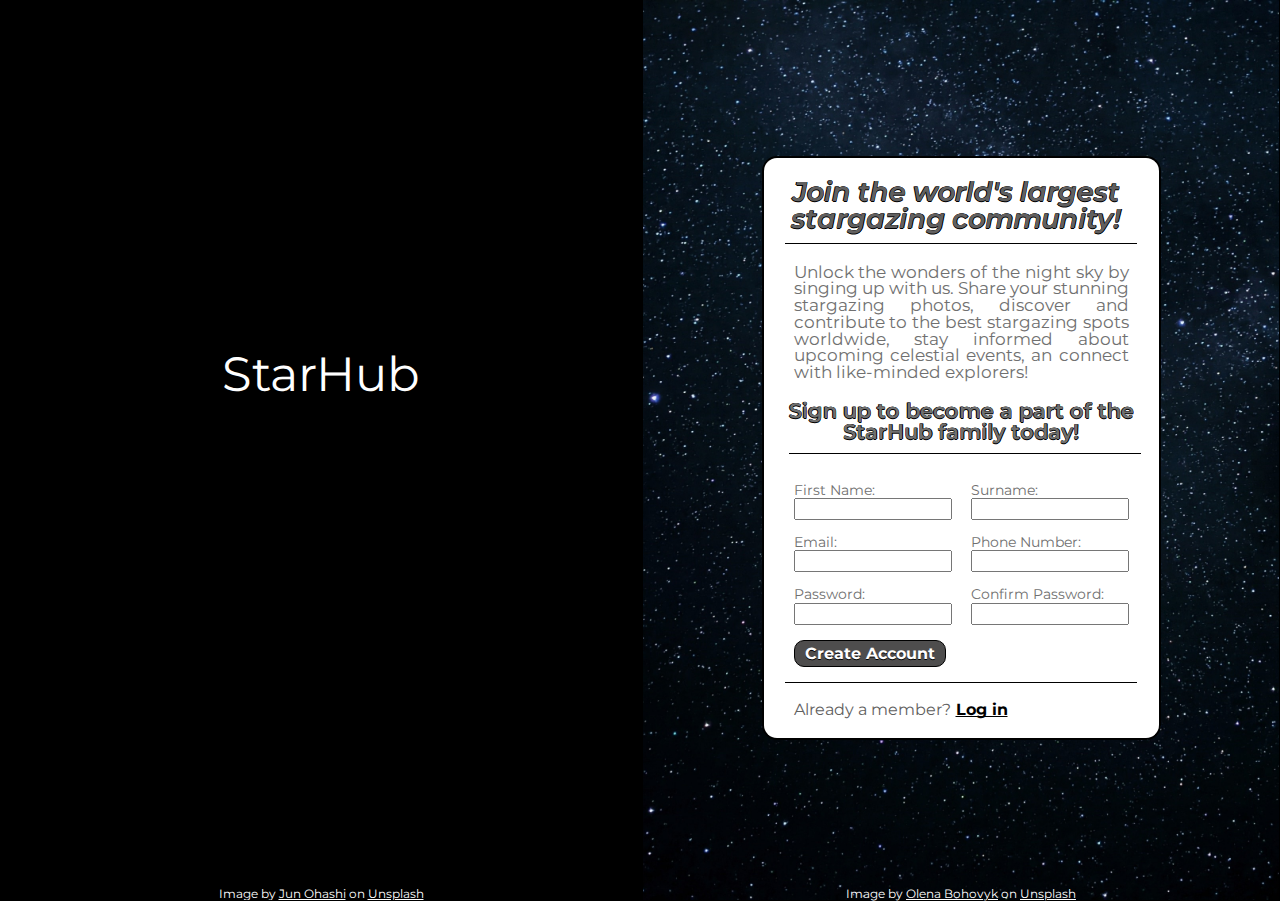
==== commit 61869e69: "style: Add star icon to tab" ====
--- a/index.html
+++ b/index.html
@@ -3,9 +3,10 @@
 <head>
     <meta charset="UTF-8">
     <meta name="viewport" content="width=device-width, initial-scale=1.0">
-    <title>Sign Up Form</title>
+    <title>StarHub - Stargazing Community</title>
     <link rel="stylesheet" href="styles.css">
     <link rel="stylesheet" href="https://fonts.googleapis.com/css2?family=Montserrat:wght@400;700&display=swap">
+    <link rel="icon" type="image/svg" href="images/star.svg">
 </head>
 <body>
     
--- a/styles.css
+++ b/styles.css
@@ -350,6 +350,35 @@
     
 }
 
+
+
+/* Form Styling */
+
+input {
+    font-family: 'Montserrat', sans-serif;
+    height: 1rem;
+}
+
+textarea:focus, input:focus {
+    outline: none;
+}
+
+
+input[type=text]:focus {
+    border: 2px solid black;
+}
+
+.inputGroup[data-error] .input {
+    border-color: #c92432;
+    color: #c92432
+}
+
+#password, #confirmPassword {
+    font-size: 1.4rem;
+
+}
+
+
 @media only screen and (min-width: 0px) {
     body {
         
@@ -389,18 +418,18 @@
         align-items: center;
         height: 100%;
         width: 100%;
-        background-color: var(--content-border-color);
+        background-color: black;
         /* padding: 100px; */
         
     }
 
     .mainHeader {
-        background-color: var(--content-background-color);
+        background-color: black;
         width: clamp(375px, 450px, 80%);
         margin-top: 20px;
     }
     .mainFooter {
-        background-color: var(--content-background-color);
+        background-color: black;
         width: clamp(375px, 450px, 80%);
         /* height: 5rem; */
         padding-bottom: 20px;
@@ -627,7 +656,7 @@
 
     .mainHeader, .mainFooter, .signUp {
         background-color: var(--content-background-color);
-        width: clamp(375px, 60%, 475px);
+        width: 375px;
     }
     
 
@@ -669,4 +698,5 @@
         justify-content: left;
         align-items: center;
     }
-}+}
+
